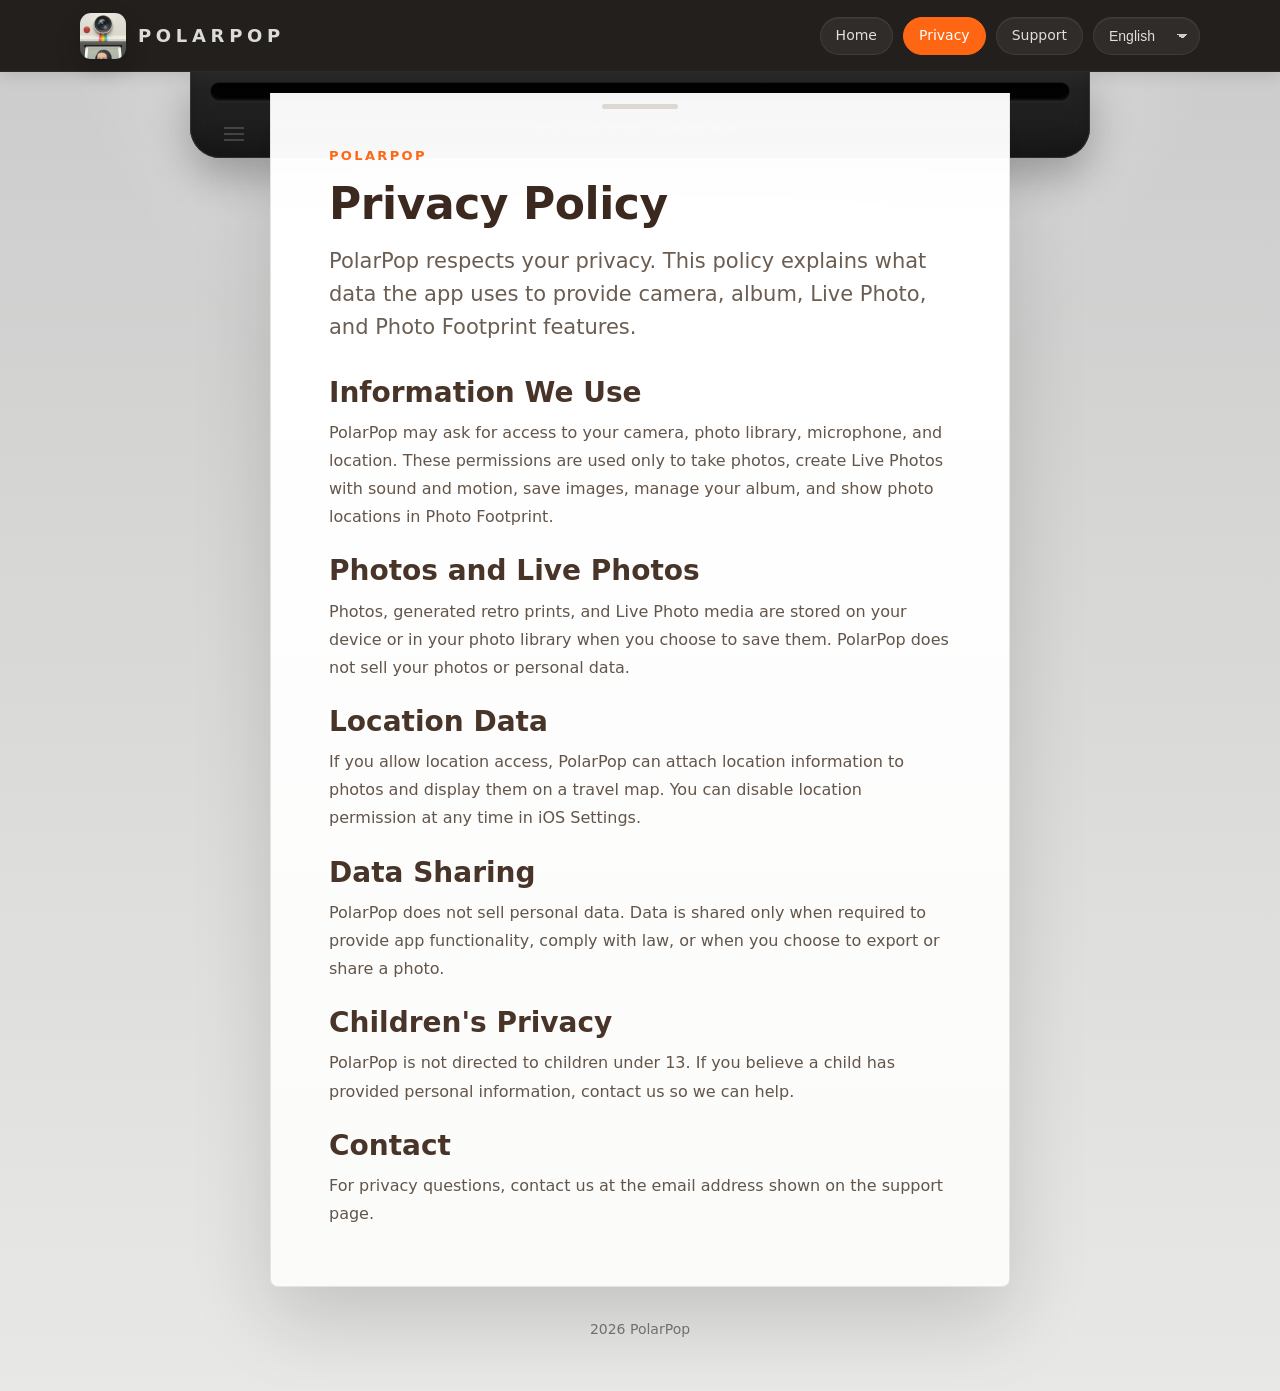
==== privacy.html @ f8a4aecf "Add files via upload" ====
<!doctype html>
<html lang="en">
<head>
  <meta charset="utf-8">
  <meta name="viewport" content="width=device-width, initial-scale=1">
  <title>PolarPop Privacy Policy</title>
  <link rel="icon" href="assets/ios_app_icon.png">
  <link rel="stylesheet" href="style.css">
</head>
<body data-initial-view="privacy">
  <main class="page">
    <header class="topbar">
      <a class="brand" href="index.html" data-view-link="home" aria-label="PolarPop">
        <img src="assets/ios_app_icon.png" alt="">
        <span class="wordmark">POLARPOP</span>
      </a>
      <nav class="nav" aria-label="Site">
        <a href="index.html" data-view-link="home" data-copy="homeNav">Home</a>
        <a href="privacy.html" data-view-link="privacy" data-copy="privacyNav">Privacy</a>
        <a href="support.html" data-view-link="support" data-copy="supportNav">Support</a>
        <label class="language">
          <select id="languageSelect" aria-label="Language"></select>
        </label>
      </nav>
    </header>

    <section class="slot-stage" aria-live="polite">
      <div class="output-dock" aria-hidden="true">
        <div class="dock-face"></div>
        <div class="dock-wordmark">POLARPOP CAMERA</div>
      </div>

      <div class="paper-track">
        <article id="paperSheet" class="photo-paper">
          <div id="paperContent"></div>
        </article>
      </div>

      <div class="output-mouth"></div>
    </section>

    <footer class="footer">
      <span>2026 PolarPop</span>
    </footer>
  </main>
  <script src="site.js"></script>
</body>
</html>
---- style.css ----
:root {
  --bg: #d8d8d8;
  --paper: #fbfbfa;
  --ink: #483d35;
  --muted: #666;
  --line: #e7e3dd;
  --orange: #ff6614;
  --slot: #181818;
  --slot-deep: #050505;
  --shadow: 0 30px 80px rgba(0, 0, 0, 0.22);
  --track-pad-x: 80px;
  --track-pad-bottom: 100px;
}

* {
  box-sizing: border-box;
}

body {
  margin: 0;
  min-height: 100vh;
  background:
    radial-gradient(circle at 50% -8rem, rgba(255, 255, 255, 0.7), transparent 38rem),
    linear-gradient(180deg, #cbcbcb 0%, #e8e8e6 100%);
  color: var(--ink);
  font-family: Inter, ui-sans-serif, system-ui, -apple-system, BlinkMacSystemFont, "Segoe UI", sans-serif;
  overflow-x: hidden;
}

a {
  color: inherit;
}

.page {
  width: min(1120px, calc(100% - 32px));
  margin: 0 auto;
  padding: 0 0 54px;
}

.topbar {
  position: relative;
  z-index: 20;
  display: flex;
  align-items: center;
  justify-content: space-between;
  gap: 18px;
  min-height: 72px;
  margin-bottom: 0;
  padding: 0 max(16px, calc((100vw - 1120px) / 2));
  background: #221f1c;
  border-bottom: 1px solid rgba(255, 255, 255, 0.05);
  box-shadow: 0 4px 15px rgba(0, 0, 0, 0.1);
  
  /* Full-width breakout */
  width: 100vw;
  left: 50%;
  right: 50%;
  margin-left: -50vw;
  margin-right: -50vw;
}

.brand {
  display: flex;
  align-items: center;
  gap: 12px;
  text-decoration: none;
}

.brand img {
  display: block;
  width: 46px;
  height: 46px;
  border-radius: 24%;
  box-shadow: 0 10px 24px rgba(0, 0, 0, 0.18);
}

.wordmark {
  letter-spacing: 0.26em;
  font-weight: 850;
  font-size: 18px;
  color: #dbdbd9;
}

.nav {
  display: flex;
  align-items: center;
  justify-content: flex-end;
  gap: 10px;
  flex-wrap: wrap;
}

.nav a,
.language select {
  min-height: 38px;
  border: 1px solid rgba(255, 255, 255, 0.08);
  border-radius: 999px;
  background: rgba(255, 255, 255, 0.06);
  color: rgba(255, 255, 255, 0.85);
  padding: 9px 15px;
  font-size: 14px;
  text-decoration: none;
  box-shadow: inset 0 1px 0 rgba(255, 255, 255, 0.05);
  transition: all 0.2s ease;
}

.nav a:hover,
.language select:hover {
  background: rgba(255, 255, 255, 0.12);
  color: #ffffff;
  border-color: rgba(255, 255, 255, 0.15);
}

.nav a.is-active {
  background: var(--orange);
  border-color: var(--orange);
  color: #fff;
}

.language select {
  appearance: none;
  padding-right: 34px;
  background-image: linear-gradient(45deg, transparent 50%, #ccc 50%), linear-gradient(135deg, #ccc 50%, transparent 50%);
  background-position: calc(100% - 17px) 16px, calc(100% - 12px) 16px;
  background-size: 5px 5px, 5px 5px;
  background-repeat: no-repeat;
}

.slot-stage {
  position: relative; /* Context for absolute output-mouth sibling */
  width: min(900px, 100%);
  margin: 0 auto;
  padding-top: 0;
}

.output-dock {
  position: relative;
  z-index: auto;
  width: 100%;
  min-height: 86px;
  overflow: visible;
  border-radius: 0 0 30px 30px;
  background:
    linear-gradient(180deg, rgba(255, 255, 255, 0.08), transparent 34%),
    linear-gradient(180deg, #292929 0%, #202020 52%, #1b1b1b 100%);
  box-shadow:
    0 18px 40px rgba(0, 0, 0, 0.26); /* Removed top inset highlight */
}

.output-dock::before {
  content: "";
  position: absolute;
  z-index: 14;
  inset: 0;
  border-radius: inherit;
  border: 1px solid rgba(255, 255, 255, 0.1);
  border-top: none; /* Make top edge flat and borderless to blend into header */
  pointer-events: none;
}

.output-mouth {
  position: absolute;
  right: 20px;
  top: 10px;
  left: 20px;
  height: 18px;
  pointer-events: none;
}

.output-mouth::before {
  content: "";
  position: absolute;
  z-index: 13; /* In front of paper (z-index 10) */
  top: 0;
  left: 0;
  right: 0;
  height: 10px;
  background: #030303;
  border-top-left-radius: 9px;
  border-top-right-radius: 9px;
  border: 1px solid #18191b;
  border-bottom: none;
  box-shadow: inset 0 4px 5px rgba(0, 0, 0, 0.98);
}

.output-mouth::after {
  content: "";
  position: absolute;
  z-index: 9; /* Behind paper (z-index 10) but in front of dock-face (z-index 8) */
  top: 9px;
  left: 0;
  right: 0;
  height: 9px;
  background: #030303;
  border-bottom-left-radius: 9px;
  border-bottom-right-radius: 9px;
  border: 1px solid #18191b;
  border-top: none;
  box-shadow:
    inset 0 -1px 2px rgba(255, 255, 255, 0.08),
    0 1px 2px rgba(255, 255, 255, 0.04);
}

.dock-face {
  position: absolute;
  z-index: 8; /* Behind bottom lip of slot (z-index 9) and paper (z-index 10) */
  top: 0;
  right: 0;
  bottom: 0;
  left: 0;
  border-radius: 0 0 30px 30px;
  background:
    linear-gradient(180deg, rgba(255, 255, 255, 0.04), transparent 22%),
    linear-gradient(180deg, #242424 0%, #1f1f1f 56%, #1a1a1a 100%);
  box-shadow:
    inset 0 -10px 20px rgba(0, 0, 0, 0.18); /* Removed top inset highlight */
  pointer-events: none;
}

.output-dock::after {
  content: "";
  position: absolute;
  z-index: 9; /* Behind paper (z-index 10) but in front of dock-face (z-index 8) */
  left: 34px;
  bottom: 17px;
  width: 20px;
  height: 14px;
  opacity: 0.18;
  background:
    linear-gradient(#fff, #fff) 0 0 / 20px 2px no-repeat,
    linear-gradient(#fff, #fff) 0 6px / 20px 2px no-repeat,
    linear-gradient(#fff, #fff) 0 12px / 20px 2px no-repeat;
}

.dock-wordmark {
  position: absolute;
  z-index: 9; /* Behind paper (z-index 10) but in front of dock-face (z-index 8) */
  right: 0;
  bottom: 24px;
  left: 0;
  color: rgba(255, 255, 255, 0.15);
  font-size: 11px;
  font-weight: 850;
  letter-spacing: 0.46em;
  text-align: center;
}

.paper-track {
  position: relative;
  z-index: 10;
  width: min(calc(760px + var(--track-pad-x) * 2), 100%);
  margin: -68px auto 0;
  padding: 0 var(--track-pad-x) var(--track-pad-bottom) var(--track-pad-x);
  overflow: hidden;
}

.photo-paper {
  position: relative;
  z-index: 7;
  transform-origin: top center;
  min-height: 570px;
  padding: clamp(38px, 5.4vw, 58px);
  border: 1px solid var(--line);
  border-top: none;
  border-radius: 0 0 8px 8px;
  background:
    linear-gradient(180deg, rgba(255, 255, 255, 0.96) 0%, #fff 18%, var(--paper) 100%);
  box-shadow:
    0 34px 80px rgba(0, 0, 0, 0.15),
    inset 0 1px 0 rgba(255, 255, 255, 0.92);
}

.photo-paper::before {
  content: "";
  position: absolute;
  top: 14px;
  left: 50%;
  width: 76px;
  height: 5px;
  transform: translateX(-50%);
  border-radius: 999px;
  background: #ddd9d2;
}

.photo-paper.is-printing {
  animation: printPaper 1050ms cubic-bezier(0.18, 0.86, 0.22, 1) both;
}

.paper-eyebrow {
  margin-bottom: 13px;
  color: var(--orange);
  font-size: 13px;
  font-weight: 850;
  letter-spacing: 0.18em;
  text-transform: uppercase;
}

.paper-heading {
  padding: 0 0 12px;
  border-bottom: none;
  margin-bottom: 20px;
}

.paper-heading h1 {
  margin: 0;
  color: #3b281f;
  font-size: clamp(28px, 4.5vw, 44px);
  line-height: 1.25;
  letter-spacing: -0.01em;
}

.paper-heading p {
  margin: 14px 0 0;
  max-width: 660px;
  color: #6b5d52;
  font-size: clamp(17px, 2.1vw, 21px);
  line-height: 1.58;
}

.meta {
  margin-top: 12px;
  color: #777;
  font-size: 14px;
}

.home-grid {
  display: grid;
  grid-template-areas:
    "header header"
    "main aside";
  grid-template-columns: 1.15fr 0.85fr;
  gap: 16px clamp(24px, 4vw, 44px);
  align-items: start;
}

.home-grid .paper-heading {
  grid-area: header;
}

.home-main {
  grid-area: main;
}

.home-aside {
  grid-area: aside;
}

.paper-hero {
  margin: 0;
  display: flex;
  justify-content: center;
  position: sticky;
  top: 24px;
}

.paper-hero img {
  display: block;
  max-width: 100%;
  height: auto;
}

.section-list {
  display: grid;
  gap: 24px;
}

.paper-section h2 {
  margin: 0 0 10px;
  color: #483428;
  font-size: clamp(22px, 2.6vw, 28px);
  line-height: 1.15;
}

.paper-section p {
  margin: 0;
  color: #63554a;
  font-size: 16px;
  line-height: 1.76;
}

@keyframes printPaper {
  0% {
    transform: translateY(-100%);
    filter: brightness(1.05);
  }
  100% {
    transform: translateY(0);
    filter: brightness(1);
  }
}

.footer {
  width: min(760px, calc(100% - 36px));
  margin: calc(34px - var(--track-pad-bottom)) auto 0;
  color: #777;
  font-size: 14px;
  display: flex;
  justify-content: center;
  gap: 16px;
  flex-wrap: wrap;
}

@media (prefers-reduced-motion: reduce) {
  .photo-paper.is-printing {
    animation: none;
  }
}

@media (max-width: 920px) {
  :root {
    --track-pad-x: 40px;
  }
}

@media (max-width: 760px) {
  :root {
    --track-pad-x: 18px;
    --track-pad-bottom: 60px;
  }

  .page {
    width: min(100% - 22px, 1120px);
    padding-top: 0;
  }

  .topbar {
    align-items: flex-start;
    flex-direction: column;
    padding: 16px var(--track-pad-x);
    min-height: auto;
    gap: 12px;
  }

  .nav {
    width: 100%;
    justify-content: flex-start;
  }

  .slot-stage {
    padding-top: 0;
  }

  .output-dock {
    min-height: 76px;
    border-radius: 0 0 24px 24px;
  }

  .output-mouth {
    right: 14px;
    left: 14px;
  }

  .paper-track {
    margin-top: -59px;
    padding-top: 0;
  }

  .dock-face {
    top: 0;
    border-radius: 0 0 24px 24px;
  }

  .dock-wordmark {
    font-size: 10px;
    letter-spacing: 0.36em;
  }

  .photo-paper {
    min-height: 540px;
    padding: 34px 24px;
    box-shadow:
      0 12px 24px rgba(0, 0, 0, 0.12),
      inset 0 1px 0 rgba(255, 255, 255, 0.92);
  }

  .paper-heading h1 {
    font-size: 42px;
  }

  .home-grid {
    grid-template-areas:
      "header"
      "aside"
      "main";
    grid-template-columns: 1fr;
    gap: 20px;
  }

  .paper-hero {
    position: static;
    margin: 8px 0 24px;
  }
}

@media (max-width: 480px) {
  :root {
    --track-pad-x: 16px;
    --track-pad-bottom: 40px;
  }

  .topbar {
    padding: 12px var(--track-pad-x);
  }

  .brand img {
    width: 42px;
    height: 42px;
  }

  .wordmark {
    font-size: 15px;
  }

  .nav a,
  .language,
  .language select {
    width: 100%;
  }

  .paper-track,
  .footer {
    width: min(100% - 12px, 760px);
  }

  .paper-heading h1 {
    font-size: 36px;
  }
}
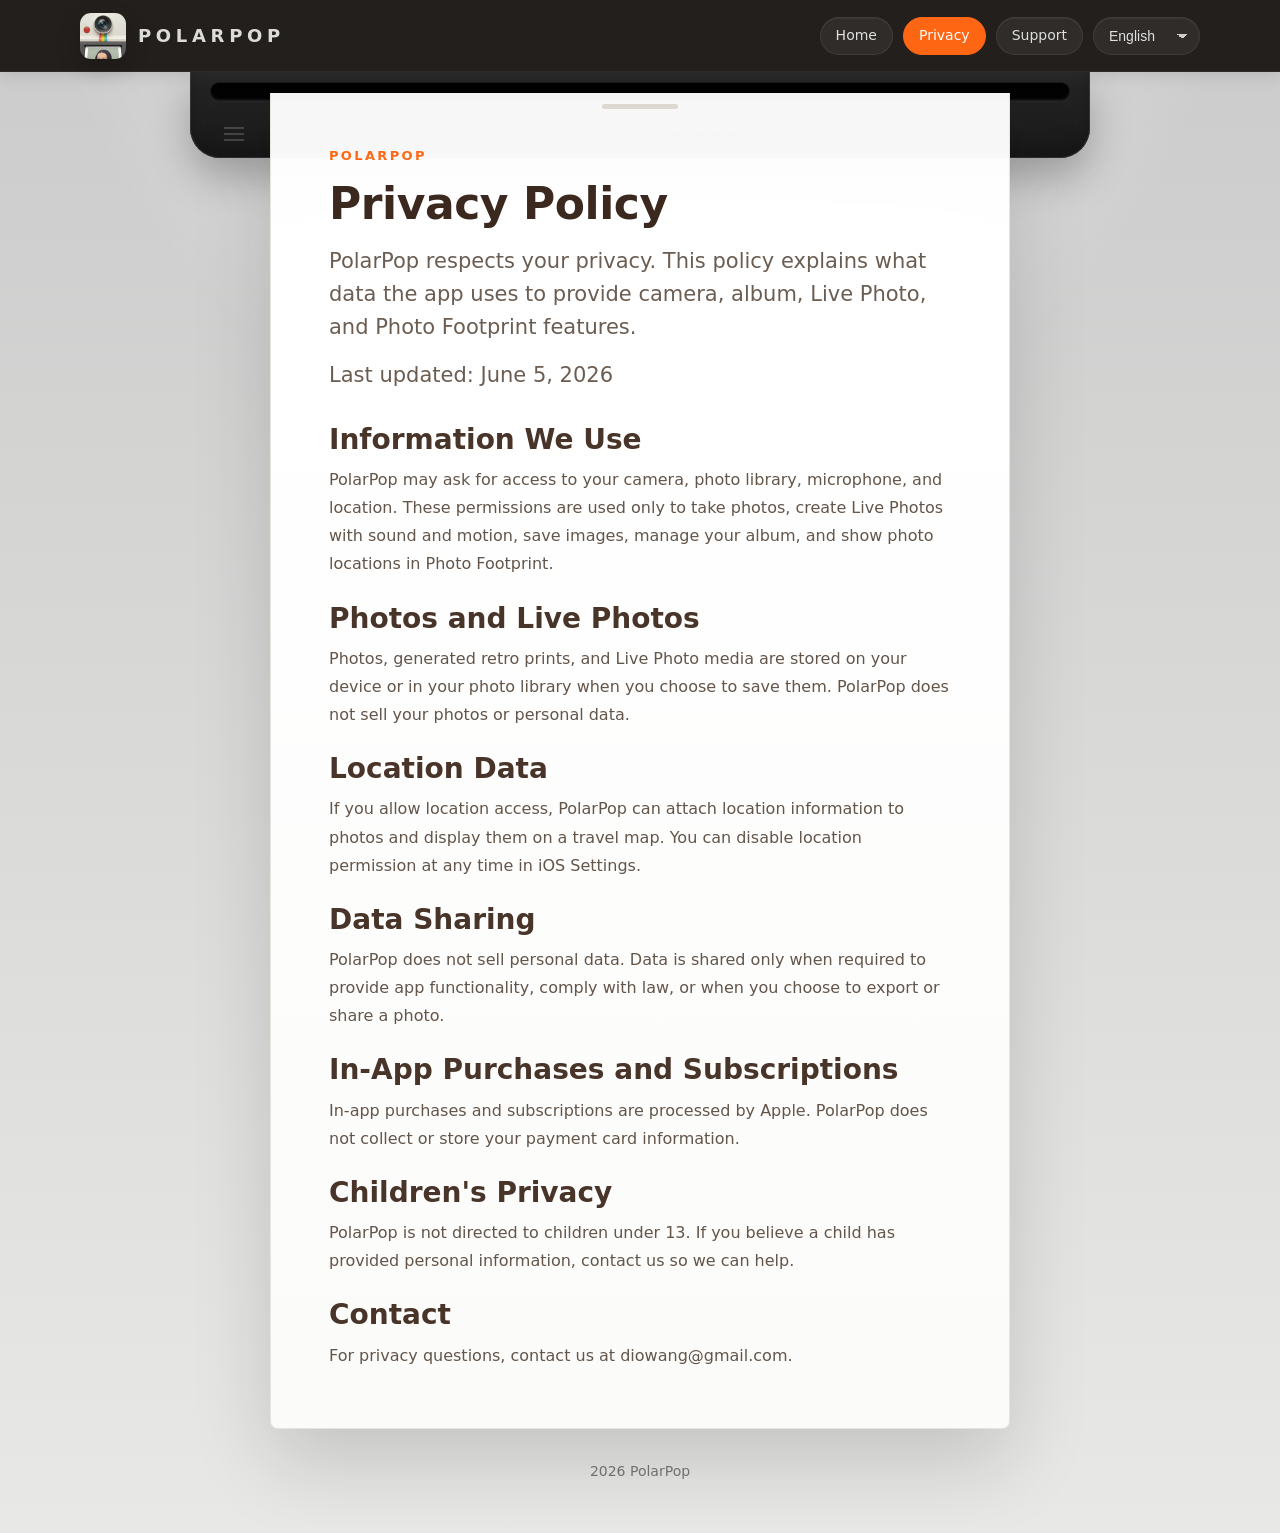
==== commit c12100ef: "Add files via upload" ====
--- a/privacy.html
+++ b/privacy.html
@@ -43,6 +43,6 @@
       <span>2026 PolarPop</span>
     </footer>
   </main>
-  <script src="site.js"></script>
+  <script src="site.js?v=20260624-privacy"></script>
 </body>
 </html>
